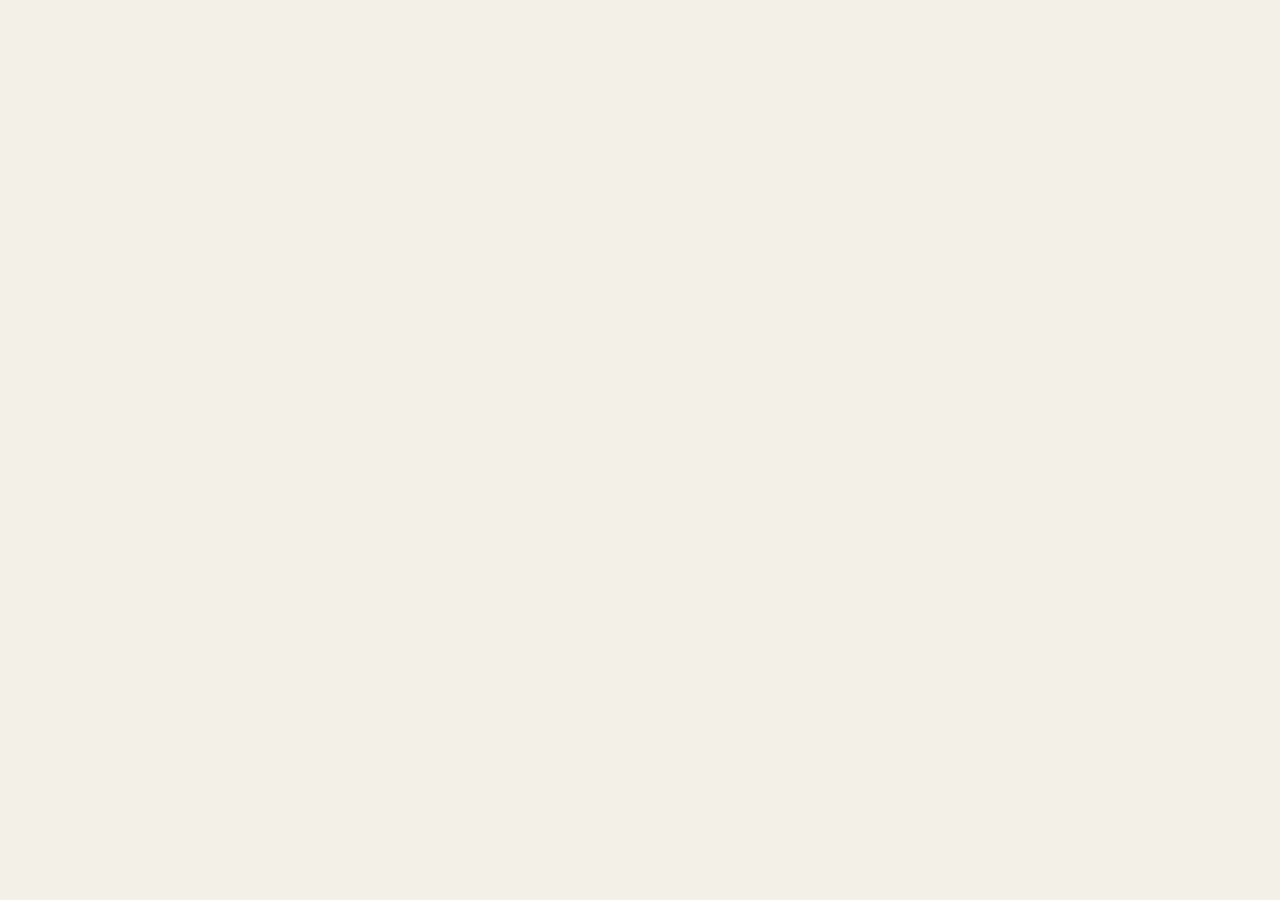
==== index.html @ 29b95218 "pwa" ====
<!doctype html>
<html lang="en">
<head>
  <meta charset="utf-8" />
  <meta name="viewport" content="width=device-width, initial-scale=1, viewport-fit=cover, user-scalable=no" />
  <meta name="theme-color" content="#f3f0e8" />
  <meta name="mobile-web-app-capable" content="yes" />
  <meta name="apple-mobile-web-app-capable" content="yes" />
  <meta name="apple-mobile-web-app-title" content="Truchet" />
  <meta name="apple-mobile-web-app-status-bar-style" content="black-translucent" />
  <title>Truchet Fidget</title>
  <link rel="manifest" href="./manifest.webmanifest" />
  <link rel="icon" href="./assets/icon.svg" type="image/svg+xml" />
  <link rel="apple-touch-icon" href="./assets/icon-512.png" />
  <link rel="stylesheet" href="./src/styles.css" />
</head>
<body>
  <canvas id="canvas" aria-label="Infinite Truchet tile canvas"></canvas>

  <script type="module" src="./src/app.js"></script>
</body>
</html>
---- src/styles.css ----
:root {
  color-scheme: light;
  --bg: #f3f0e8;
  --glass: rgba(243, 240, 232, 0.72);
  --line: rgba(5, 5, 5, 0.14);
  --text: rgba(0, 0, 0, 0.72);
}

* {
  box-sizing: border-box;
}

html,
body {
  position: fixed;
  inset: 0;
  width: 100vw;
  width: 100dvw;
  height: 100vh;
  height: 100dvh;
  margin: 0;
  overflow: hidden;
  background: var(--bg);
  font-family: ui-sans-serif, system-ui, -apple-system, BlinkMacSystemFont, "Segoe UI", sans-serif;
  -webkit-user-select: none;
  user-select: none;
  overscroll-behavior: none;
  touch-action: none;
}

button {
  appearance: none;
  font: inherit;
  cursor: pointer;
}

canvas {
  position: fixed;
  inset: 0;
  width: 100vw;
  width: 100dvw;
  height: 100vh;
  height: 100dvh;
  display: block;
  background: var(--bg);
  cursor: grab;
  touch-action: none;
}

canvas.dragging {
  cursor: grabbing;
}
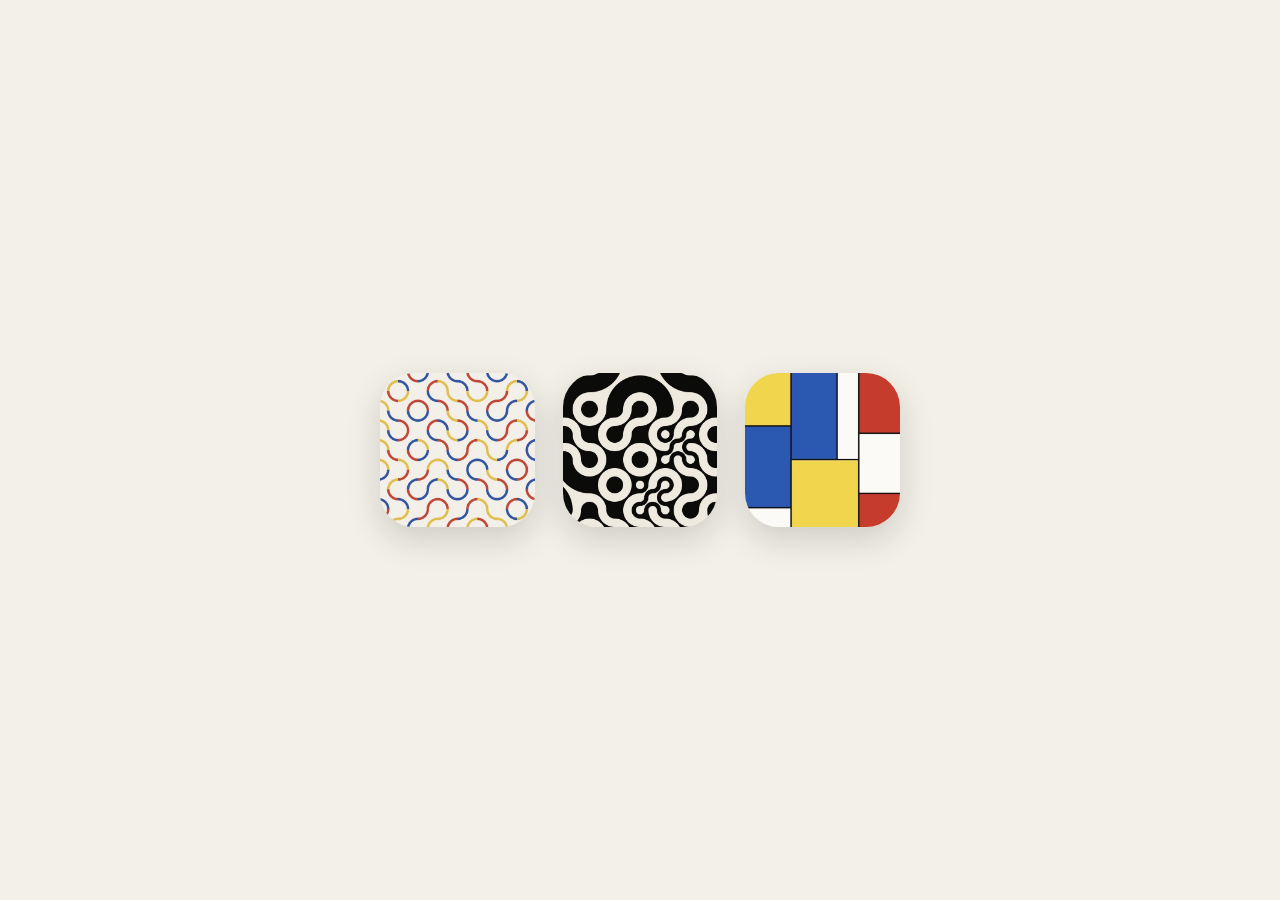
==== commit fc6f4efd: "restructure into multiple subapps" ====
--- a/index.html
+++ b/index.html
@@ -2,21 +2,85 @@
 <html lang="en">
 <head>
   <meta charset="utf-8" />
-  <meta name="viewport" content="width=device-width, initial-scale=1, viewport-fit=cover, user-scalable=no" />
+  <meta name="viewport" content="width=device-width, initial-scale=1" />
   <meta name="theme-color" content="#f3f0e8" />
-  <meta name="mobile-web-app-capable" content="yes" />
-  <meta name="apple-mobile-web-app-capable" content="yes" />
-  <meta name="apple-mobile-web-app-title" content="Truchet" />
-  <meta name="apple-mobile-web-app-status-bar-style" content="black-translucent" />
-  <title>Truchet Fidget</title>
-  <link rel="manifest" href="./manifest.webmanifest" />
-  <link rel="icon" href="./assets/icon.svg" type="image/svg+xml" />
-  <link rel="apple-touch-icon" href="./assets/icon-512.png" />
-  <link rel="stylesheet" href="./src/styles.css" />
+  <title>Tile Games</title>
+  <style>
+    :root {
+      --paper: #f3f0e8;
+      --ink: #111;
+    }
+
+    * {
+      box-sizing: border-box;
+    }
+
+    html,
+    body {
+      margin: 0;
+      min-height: 100%;
+      background: var(--paper);
+      color: var(--ink);
+      font-family: ui-sans-serif, system-ui, -apple-system, BlinkMacSystemFont, "Segoe UI", sans-serif;
+    }
+
+    body {
+      min-height: 100dvh;
+      display: grid;
+      place-items: center;
+      padding: max(24px, env(safe-area-inset-top)) max(18px, env(safe-area-inset-right)) max(24px, env(safe-area-inset-bottom)) max(18px, env(safe-area-inset-left));
+    }
+
+    main {
+      width: min(520px, 100%);
+    }
+
+    nav {
+      display: grid;
+      grid-template-columns: repeat(3, minmax(0, 1fr));
+      gap: clamp(14px, 4vw, 28px);
+    }
+
+    a {
+      display: block;
+      aspect-ratio: 1;
+      border-radius: 22%;
+      overflow: hidden;
+      box-shadow: 0 12px 34px rgba(17, 17, 17, 0.16);
+      transition: transform 160ms ease, box-shadow 160ms ease;
+    }
+
+    a:hover {
+      transform: translateY(-2px);
+      box-shadow: 0 16px 40px rgba(17, 17, 17, 0.2);
+    }
+
+    a:focus-visible {
+      outline: 3px solid var(--ink);
+      outline-offset: 5px;
+    }
+
+    img {
+      display: block;
+      width: 100%;
+      height: 100%;
+    }
+  </style>
 </head>
 <body>
-  <canvas id="canvas" aria-label="Infinite Truchet tile canvas"></canvas>
-
-  <script type="module" src="./src/app.js"></script>
+  <main>
+    <nav aria-label="Games">
+      <a href="./truchet/" aria-label="Truchet">
+        <img src="./truchet/assets/icon-512.png" alt="" />
+      </a>
+      <a href="./recursive-truchet/" aria-label="Recursive Truchet">
+        <img src="./recursive-truchet/assets/icon-512.png" alt="" />
+      </a>
+      <a href="./mondrian/" aria-label="Mondrian">
+        <img src="./mondrian/assets/icon-512.png" alt="" />
+      </a>
+    </nav>
+  </main>
+  <script src="./launcher.js"></script>
 </body>
 </html>
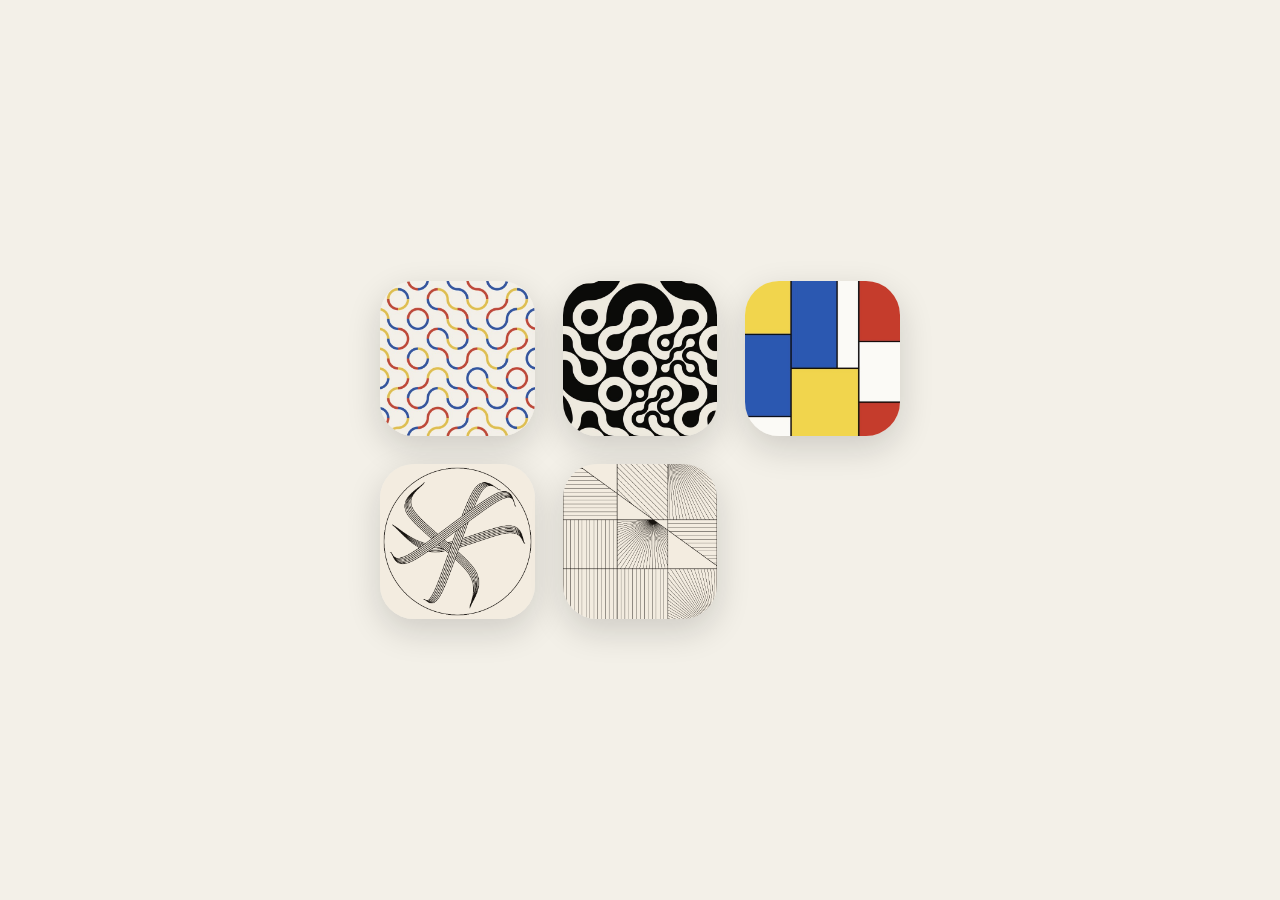
==== commit 6ac3a424: "final polish" ====
--- a/index.html
+++ b/index.html
@@ -4,7 +4,7 @@
   <meta charset="utf-8" />
   <meta name="viewport" content="width=device-width, initial-scale=1" />
   <meta name="theme-color" content="#f3f0e8" />
-  <title>Tile Games</title>
+  <title>fidget</title>
   <style>
     :root {
       --paper: #f3f0e8;
@@ -79,8 +79,15 @@
       <a href="./mondrian/" aria-label="Mondrian">
         <img src="./mondrian/assets/icon-512.png" alt="" />
       </a>
+      <a href="./zentangle-circle/" aria-label="Zentangle Circle">
+        <img src="./zentangle-circle/assets/icon-512.png" alt="" />
+      </a>
+      <a href="./zentangle-rectangle/" aria-label="Zentangle Rectangle">
+        <img src="./zentangle-rectangle/assets/icon-512.png" alt="" />
+      </a>
     </nav>
   </main>
   <script src="./launcher.js"></script>
+  <script async data-id="101507205" src="//static.getclicky.com/js"></script>
 </body>
 </html>
